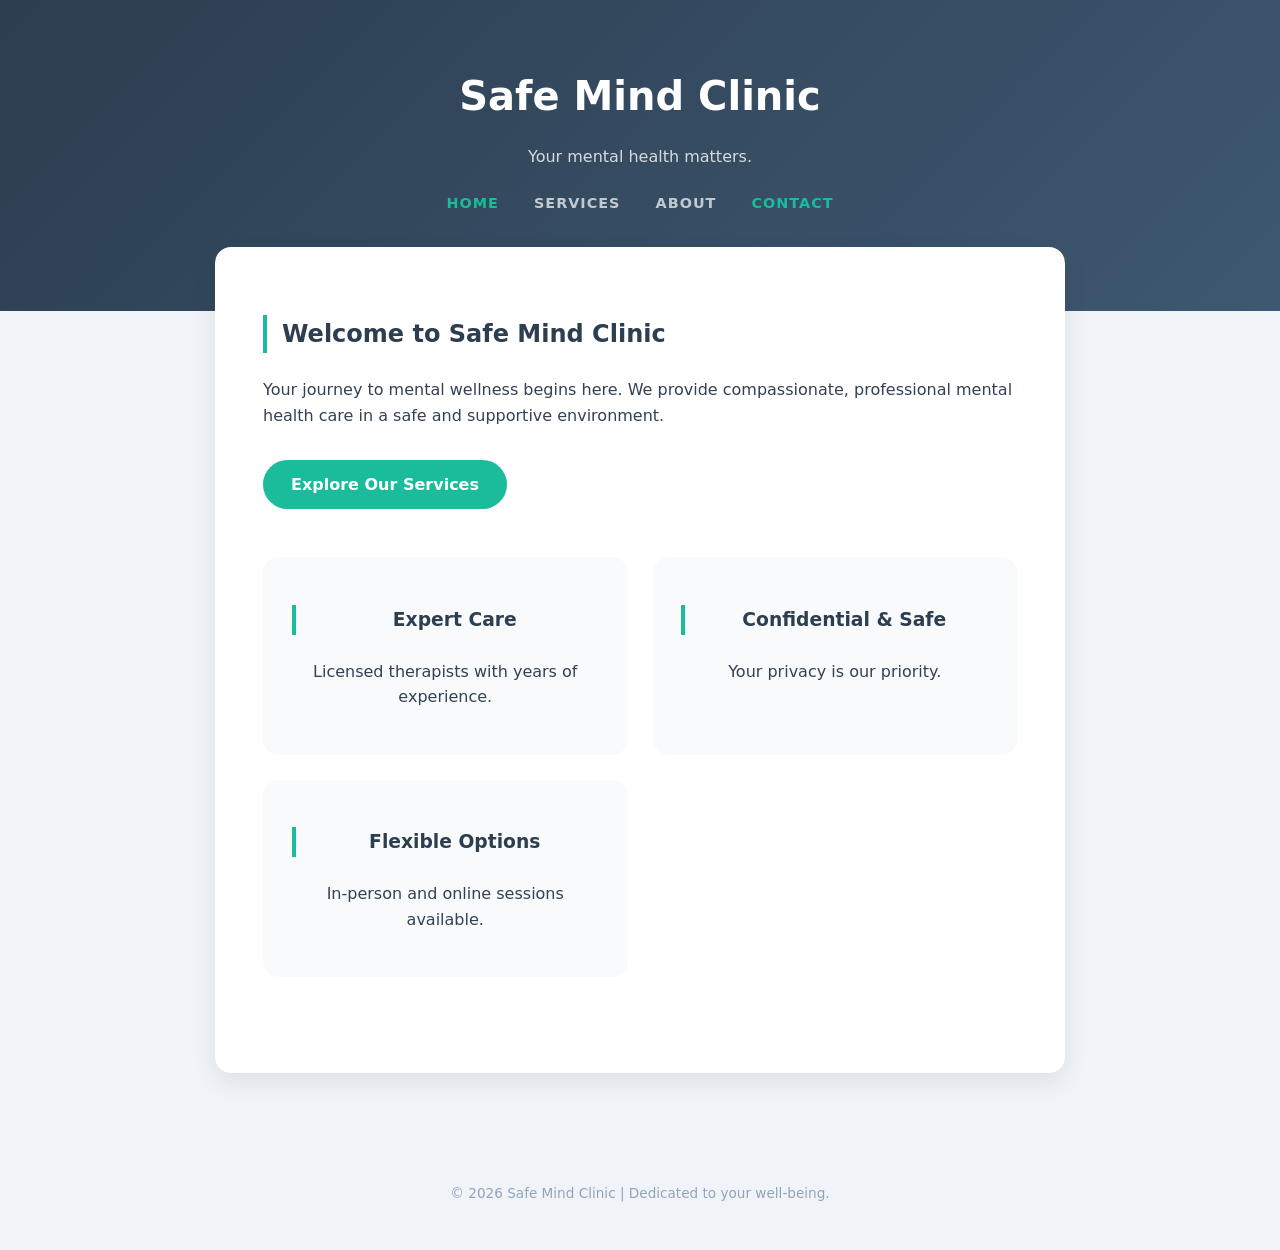
==== index.html @ a8837687 "initial commit" ====
<!DOCTYPE html>
<html lang="en">
<head>
    <meta charset="UTF-8">
    <meta name="viewport" content="width=device-width, initial-scale=1.0">
    <title>Safe Mind Clinic - Home</title>
    <link rel="stylesheet" href="style.css">
</head>
<body>

    <header>
        <div class="header-content">
            <h1>Safe Mind Clinic</h1>
            <p class="tagline">Your mental health matters.</p>
            <nav>
                <a href="index.html" class="active">Home</a>
                <a href="services.html">Services</a>
                <a href="about.html">About</a>
                <a href="contact.html" class="active">Contact</a>
            </nav>
        </div>
    </header>

    <main>
         <section class="hero">
        <h2>Welcome to Safe Mind Clinic</h2>
        <p>Your journey to mental wellness begins here. We provide compassionate, professional mental health care in a safe and supportive environment.</p>
        <a href="services.html" class="cta-btn">Explore Our Services</a>
    </section>

    <section class="features">
        <div class="feature">
            <h3>Expert Care</h3>
            <p>Licensed therapists with years of experience.</p>
        </div>
        <div class="feature">
            <h3>Confidential & Safe</h3>
            <p>Your privacy is our priority.</p>
        </div>
        <div class="feature">
            <h3>Flexible Options</h3>
            <p>In-person and online sessions available.</p>
        </div>
    </section>
    </main>

    <footer>
        <p>&copy; 2026 Safe Mind Clinic | Dedicated to your well-being.</p>
    </footer>

</body>
</html>
---- style.css ----
/* --- 1. Variables & Global Styles --- */
:root {
    --primary: #2c3e50;       /* Trusting Dark Blue */
    --accent: #1abc9c;        /* Healing Mint Green */
    --accent-hover: #16a085;
    --bg-body: #f0f4f8;
    --text-dark: #334155;
    --text-light: #94a3b8;
    --white: #ffffff;
    --shadow: 0 10px 25px rgba(0, 0, 0, 0.08);
}

* {
    box-sizing: border-box;
    transition: all 0.3s ease; /* Makes every change smooth */
}

body {
    font-family: 'Segoe UI', system-ui, -apple-system, sans-serif;
    background-color: var(--bg-body);
    color: var(--text-dark);
    line-height: 1.6;
    margin: 0;
}

/* --- 2. Header & Nav --- */
header {
    background: linear-gradient(135deg, var(--primary) 0%, #3e5871 100%);
    color: var(--white);
    padding: 4rem 1rem 6rem 1rem; /* Extra padding at bottom for overlap */
    text-align: center;
}

header h1 {
    margin: 0;
    font-size: 2.5rem;
    font-weight: 700;
}

.tagline {
    opacity: 0.8;
    margin-bottom: 20px;
}

nav a {
    color: rgba(255,255,255,0.7);
    text-decoration: none;
    margin: 0 15px;
    font-weight: 600;
    font-size: 0.9rem;
    text-transform: uppercase;
    letter-spacing: 1px;
}

nav a:hover, nav a.active {
    color: var(--accent);
}

/* --- 3. Layout Card --- */
main {
    max-width: 850px;
    margin: -4rem auto 4rem auto; /* Creates the "overlap" effect */
    background: var(--white);
    border-radius: 16px;
    padding: 3rem;
    box-shadow: var(--shadow);
}

section {
    margin-bottom: 3rem;
}

h2, h3 {
    color: var(--primary);
    border-left: 4px solid var(--accent);
    padding-left: 15px;
    margin-bottom: 1.5rem;
}

/* --- 4. Contact Info Grid --- */
.contact-grid {
    display: grid;
    grid-template-columns: repeat(auto-fit, minmax(180px, 1fr));
    gap: 15px;
    margin-top: 2rem;
}

.info-card {
    background: #f8fafc;
    border: 1px solid #e2e8f0;
    padding: 1.5rem;
    border-radius: 12px;
    text-align: center;
}

.info-card strong {
    display: block;
    color: var(--accent);
    text-transform: uppercase;
    font-size: 0.75rem;
    margin-bottom: 5px;
}

.info-card:hover {
    transform: translateY(-5px);
    border-color: var(--accent);
}

/* --- 5. Form Styling --- */
.form-group {
    margin-bottom: 1.5rem;
}

label {
    display: block;
    font-weight: 600;
    margin-bottom: 8px;
    font-size: 0.9rem;
}

input, select, textarea {
    width: 100%;
    padding: 12px 16px;
    border: 2px solid #e2e8f0;
    border-radius: 8px;
    font-size: 1rem;
    background: #fcfcfc;
}

input:focus, textarea:focus {
    outline: none;
    border-color: var(--accent);
    box-shadow: 0 0 0 4px rgba(26, 188, 156, 0.1);
}

.submit-btn {
    background: var(--accent);
    color: white;
    border: none;
    padding: 1rem 2.5rem;
    border-radius: 50px;
    font-weight: 700;
    cursor: pointer;
    font-size: 1rem;
    box-shadow: 0 4px 12px rgba(26, 188, 156, 0.3);
}

.submit-btn:hover {
    background: var(--accent-hover);
    transform: scale(1.05);
}

/* --- 6. Footer --- */
footer {
    text-align: center;
    padding: 2rem;
    color: var(--text-light);
    font-size: 0.85rem;
}

/* Hide the old HR lines */
hr { display: none; }
.cta-btn {
    display: inline-block;
    background: var(--accent);
    color: white;
    padding: 12px 28px;
    border-radius: 50px;
    text-decoration: none;
    font-weight: bold;
    margin-top: 15px;
}

.features {
    display: grid;
    grid-template-columns: repeat(auto-fit, minmax(250px, 1fr));
    gap: 25px;
    margin-top: 40px;
}

.feature {
    background: #f8fafc;
    padding: 1.8rem;
    border-radius: 16px;
    text-align: center;
}
.services-grid {
    display: grid;
    grid-template-columns: repeat(auto-fit, minmax(280px, 1fr));
    gap: 25px;
}

.service-card {
    background: #f8fafc;
    padding: 1.8rem;
    border-radius: 16px;
    transition: transform 0.2s;
}

.service-card:hover {
    transform: translateY(-5px);
}
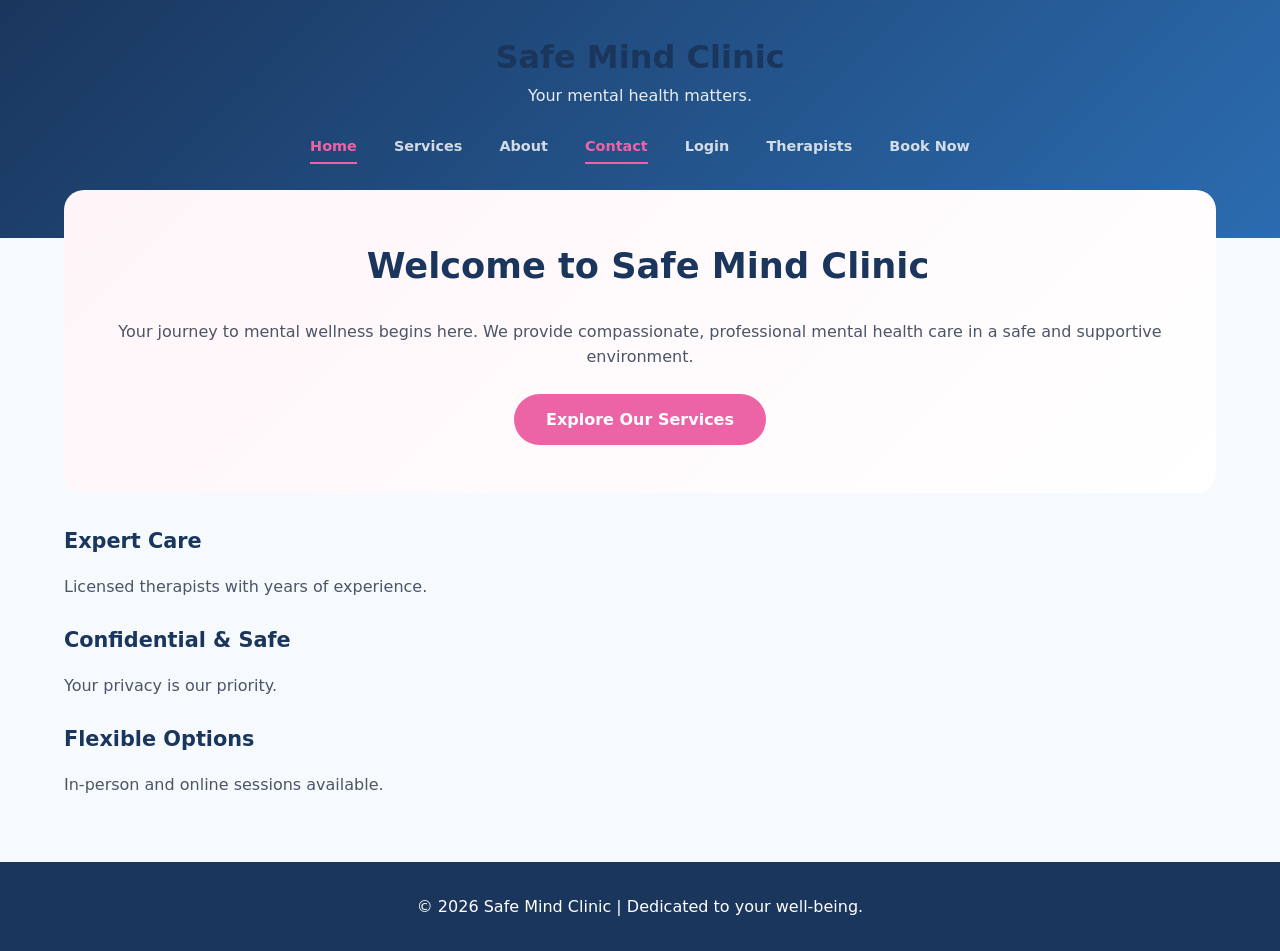
==== commit ab308211: "added features" ====
--- a/index.html
+++ b/index.html
@@ -17,6 +17,9 @@
                 <a href="services.html">Services</a>
                 <a href="about.html">About</a>
                 <a href="contact.html" class="active">Contact</a>
+                <a href="login.html">Login</a>
+                <a href="therapists.html">Therapists</a>
+                <a href="appointment.html">Book Now</a>
             </nav>
         </div>
     </header>
@@ -47,6 +50,8 @@
     <footer>
         <p>&copy; 2026 Safe Mind Clinic | Dedicated to your well-being.</p>
     </footer>
-
+<!-- test -->
+ <!-- it -->
 </body>
+<script src="script.js"></script>
 </html>
--- a/style.css
+++ b/style.css
@@ -1,112 +1,225 @@
-/* --- 1. Variables & Global Styles --- */
+/* ===== SAFEMIND CLINIC - COMPLETE STYLESHEET ===== */
+/* Brand Colors: Blue (Trust) + Pink (Compassion) */
+
 :root {
-    --primary: #2c3e50;       /* Trusting Dark Blue */
-    --accent: #1abc9c;        /* Healing Mint Green */
-    --accent-hover: #16a085;
-    --bg-body: #f0f4f8;
-    --text-dark: #334155;
-    --text-light: #94a3b8;
+    --blue-dark: #1a365d;      /* Trust, Professional */
+    --blue-light: #2b6cb0;     /* Calm, Stability */
+    --pink-primary: #ed64a6;    /* Compassion, Care */
+    --pink-light: #fff5f8;      /* Warm, Welcoming */
+    --gray-bg: #f7fafc;
+    --gray-text: #4a5568;
     --white: #ffffff;
     --shadow: 0 10px 25px rgba(0, 0, 0, 0.08);
+    --shadow-hover: 0 20px 30px rgba(0, 0, 0, 0.12);
 }
 
 * {
+    margin: 0;
+    padding: 0;
     box-sizing: border-box;
-    transition: all 0.3s ease; /* Makes every change smooth */
 }
 
 body {
     font-family: 'Segoe UI', system-ui, -apple-system, sans-serif;
-    background-color: var(--bg-body);
-    color: var(--text-dark);
+    background-color: var(--gray-bg);
+    color: var(--gray-text);
     line-height: 1.6;
-    margin: 0;
-}
-
-/* --- 2. Header & Nav --- */
+}
+
+/* ===== HEADER & NAVIGATION ===== */
 header {
-    background: linear-gradient(135deg, var(--primary) 0%, #3e5871 100%);
+    background: linear-gradient(135deg, var(--blue-dark) 0%, var(--blue-light) 100%);
     color: var(--white);
-    padding: 4rem 1rem 6rem 1rem; /* Extra padding at bottom for overlap */
+    padding: 2rem 1rem 5rem 1rem;
     text-align: center;
 }
 
-header h1 {
-    margin: 0;
-    font-size: 2.5rem;
+.logo {
+    font-size: 2rem;
     font-weight: 700;
+    margin-bottom: 0.5rem;
+}
+
+.logo span {
+    color: var(--pink-primary);
 }
 
 .tagline {
-    opacity: 0.8;
-    margin-bottom: 20px;
+    opacity: 0.9;
+    font-size: 1rem;
+    margin-bottom: 1.5rem;
+}
+
+nav {
+    margin-top: 1rem;
 }
 
 nav a {
-    color: rgba(255,255,255,0.7);
+    color: rgba(255, 255, 255, 0.8);
     text-decoration: none;
-    margin: 0 15px;
+    margin: 0 1rem;
     font-weight: 600;
     font-size: 0.9rem;
-    text-transform: uppercase;
-    letter-spacing: 1px;
+    padding: 0.5rem 0;
+    transition: all 0.3s;
 }
 
 nav a:hover, nav a.active {
-    color: var(--accent);
-}
-
-/* --- 3. Layout Card --- */
+    color: var(--pink-primary);
+    border-bottom: 2px solid var(--pink-primary);
+}
+
+/* ===== MAIN CONTENT CARDS ===== */
 main {
-    max-width: 850px;
-    margin: -4rem auto 4rem auto; /* Creates the "overlap" effect */
+    max-width: 1200px;
+    margin: -3rem auto 4rem auto;
+    padding: 0 1.5rem;
+}
+
+.card {
+    background: var(--white);
+    border-radius: 20px;
+    padding: 2.5rem;
+    box-shadow: var(--shadow);
+    margin-bottom: 2rem;
+}
+
+/* ===== TYPOGRAPHY ===== */
+h1, h2, h3 {
+    color: var(--blue-dark);
+}
+
+h2 {
+    font-size: 1.8rem;
+    margin-bottom: 1.5rem;
+    border-left: 5px solid var(--pink-primary);
+    padding-left: 1rem;
+}
+
+h3 {
+    font-size: 1.3rem;
+    margin: 1.5rem 0 1rem 0;
+}
+
+/* ===== HERO SECTION ===== */
+.hero {
+    text-align: center;
+    padding: 3rem 2rem;
+    background: linear-gradient(135deg, var(--pink-light) 0%, var(--white) 100%);
+    border-radius: 20px;
+    margin-bottom: 2rem;
+}
+
+.hero h2 {
+    border-left: none;
+    font-size: 2.2rem;
+    color: var(--blue-dark);
+}
+
+.cta-btn {
+    display: inline-block;
+    background: var(--pink-primary);
+    color: var(--white);
+    padding: 0.8rem 2rem;
+    border-radius: 50px;
+    text-decoration: none;
+    font-weight: bold;
+    margin-top: 1.5rem;
+    transition: all 0.3s;
+}
+
+.cta-btn:hover {
+    background: var(--blue-dark);
+    transform: translateY(-3px);
+    box-shadow: var(--shadow-hover);
+}
+
+/* ===== FEATURES GRID ===== */
+.features-grid {
+    display: grid;
+    grid-template-columns: repeat(auto-fit, minmax(280px, 1fr));
+    gap: 1.5rem;
+    margin: 2rem 0;
+}
+
+.feature-card {
+    background: var(--white);
+    padding: 1.8rem;
+    border-radius: 16px;
+    text-align: center;
+    box-shadow: var(--shadow);
+    transition: transform 0.3s;
+}
+
+.feature-card:hover {
+    transform: translateY(-5px);
+    box-shadow: var(--shadow-hover);
+}
+
+.feature-icon {
+    font-size: 2.5rem;
+    margin-bottom: 1rem;
+}
+
+/* ===== SERVICES GRID ===== */
+.services-grid {
+    display: grid;
+    grid-template-columns: repeat(auto-fit, minmax(300px, 1fr));
+    gap: 1.5rem;
+}
+
+.service-card {
+    background: var(--white);
+    padding: 1.8rem;
+    border-radius: 16px;
+    box-shadow: var(--shadow);
+    border-top: 4px solid var(--pink-primary);
+}
+
+.service-card h3 {
+    color: var(--blue-dark);
+    margin-top: 0;
+}
+
+/* ===== THERAPISTS GRID ===== */
+.therapists-grid {
+    display: grid;
+    grid-template-columns: repeat(auto-fit, minmax(250px, 1fr));
+    gap: 2rem;
+    margin-top: 2rem;
+}
+
+.therapist-card {
     background: var(--white);
     border-radius: 16px;
-    padding: 3rem;
+    overflow: hidden;
+    text-align: center;
     box-shadow: var(--shadow);
-}
-
-section {
-    margin-bottom: 3rem;
-}
-
-h2, h3 {
-    color: var(--primary);
-    border-left: 4px solid var(--accent);
-    padding-left: 15px;
-    margin-bottom: 1.5rem;
-}
-
-/* --- 4. Contact Info Grid --- */
-.contact-grid {
-    display: grid;
-    grid-template-columns: repeat(auto-fit, minmax(180px, 1fr));
-    gap: 15px;
-    margin-top: 2rem;
-}
-
-.info-card {
-    background: #f8fafc;
-    border: 1px solid #e2e8f0;
-    padding: 1.5rem;
-    border-radius: 12px;
-    text-align: center;
-}
-
-.info-card strong {
-    display: block;
-    color: var(--accent);
-    text-transform: uppercase;
-    font-size: 0.75rem;
-    margin-bottom: 5px;
-}
-
-.info-card:hover {
+    transition: transform 0.3s;
+}
+
+.therapist-card:hover {
     transform: translateY(-5px);
-    border-color: var(--accent);
-}
-
-/* --- 5. Form Styling --- */
+}
+
+.therapist-img {
+    width: 100%;
+    height: 250px;
+    object-fit: cover;
+    background: var(--blue-light);
+}
+
+.therapist-card h3 {
+    margin: 1rem 0 0.5rem;
+}
+
+.therapist-specialty {
+    color: var(--pink-primary);
+    font-weight: 600;
+    margin-bottom: 0.5rem;
+}
+
+/* ===== FORM STYLES ===== */
 .form-group {
     margin-bottom: 1.5rem;
 }
@@ -114,89 +227,207 @@
 label {
     display: block;
     font-weight: 600;
-    margin-bottom: 8px;
-    font-size: 0.9rem;
+    margin-bottom: 0.5rem;
+    color: var(--blue-dark);
 }
 
 input, select, textarea {
     width: 100%;
-    padding: 12px 16px;
+    padding: 0.8rem 1rem;
     border: 2px solid #e2e8f0;
-    border-radius: 8px;
+    border-radius: 10px;
     font-size: 1rem;
-    background: #fcfcfc;
-}
-
-input:focus, textarea:focus {
+    transition: all 0.3s;
+}
+
+input:focus, select:focus, textarea:focus {
     outline: none;
-    border-color: var(--accent);
-    box-shadow: 0 0 0 4px rgba(26, 188, 156, 0.1);
+    border-color: var(--pink-primary);
+    box-shadow: 0 0 0 3px rgba(237, 100, 166, 0.2);
 }
 
 .submit-btn {
-    background: var(--accent);
-    color: white;
+    background: var(--pink-primary);
+    color: var(--white);
     border: none;
-    padding: 1rem 2.5rem;
+    padding: 0.8rem 2rem;
     border-radius: 50px;
-    font-weight: 700;
+    font-weight: bold;
+    font-size: 1rem;
     cursor: pointer;
-    font-size: 1rem;
-    box-shadow: 0 4px 12px rgba(26, 188, 156, 0.3);
+    transition: all 0.3s;
 }
 
 .submit-btn:hover {
-    background: var(--accent-hover);
-    transform: scale(1.05);
-}
-
-/* --- 6. Footer --- */
+    background: var(--blue-dark);
+    transform: scale(1.02);
+}
+
+/* ===== APPOINTMENT FORM ===== */
+.appointment-form {
+    background: var(--pink-light);
+    padding: 2rem;
+    border-radius: 20px;
+}
+
+.time-slots {
+    display: flex;
+    flex-wrap: wrap;
+    gap: 0.8rem;
+    margin-top: 0.5rem;
+}
+
+.time-slot {
+    background: var(--white);
+    padding: 0.5rem 1rem;
+    border-radius: 25px;
+    border: 1px solid #e2e8f0;
+    cursor: pointer;
+    transition: all 0.3s;
+}
+
+.time-slot:hover, .time-slot.selected {
+    background: var(--pink-primary);
+    color: var(--white);
+    border-color: var(--pink-primary);
+}
+
+/* ===== SOCIAL LINKS ===== */
+.social-links {
+    display: flex;
+    justify-content: center;
+    gap: 1.5rem;
+    margin: 1rem 0;
+}
+
+.social-links a {
+    color: var(--blue-light);
+    text-decoration: none;
+    font-size: 1.2rem;
+    transition: color 0.3s;
+}
+
+.social-links a:hover {
+    color: var(--pink-primary);
+}
+
+/* ===== MESSAGE ALERTS ===== */
+.message {
+    position: fixed;
+    top: 20px;
+    right: 20px;
+    padding: 15px 20px;
+    border-radius: 10px;
+    z-index: 1000;
+    max-width: 350px;
+    font-weight: 500;
+}
+
+.message.success {
+    background: #c6f6d5;
+    color: #22543d;
+    border-left: 4px solid #38a169;
+}
+
+.message.error {
+    background: #fed7d7;
+    color: #742a2a;
+    border-left: 4px solid #e53e3e;
+}
+
+/* ===== FOOTER ===== */
 footer {
+    background: var(--blue-dark);
+    color: var(--white);
     text-align: center;
     padding: 2rem;
-    color: var(--text-light);
-    font-size: 0.85rem;
-}
-
-/* Hide the old HR lines */
-hr { display: none; }
-.cta-btn {
-    display: inline-block;
-    background: var(--accent);
-    color: white;
-    padding: 12px 28px;
-    border-radius: 50px;
+    margin-top: 2rem;
+}
+
+footer a {
+    color: var(--pink-primary);
     text-decoration: none;
-    font-weight: bold;
-    margin-top: 15px;
-}
-
-.features {
-    display: grid;
-    grid-template-columns: repeat(auto-fit, minmax(250px, 1fr));
-    gap: 25px;
-    margin-top: 40px;
-}
-
-.feature {
-    background: #f8fafc;
-    padding: 1.8rem;
-    border-radius: 16px;
-    text-align: center;
-}
-.services-grid {
-    display: grid;
-    grid-template-columns: repeat(auto-fit, minmax(280px, 1fr));
-    gap: 25px;
-}
-
-.service-card {
-    background: #f8fafc;
-    padding: 1.8rem;
-    border-radius: 16px;
-    transition: transform 0.2s;
-}
-
-.service-card:hover {
-    transform: translateY(-5px);
+}
+
+/* ===== RESPONSIVE DESIGN ===== */
+@media (max-width: 768px) {
+    main {
+        padding: 0 1rem;
+    }
+    
+    .card {
+        padding: 1.5rem;
+    }
+    
+    nav a {
+        margin: 0 0.5rem;
+        font-size: 0.8rem;
+    }
+    
+    h2 {
+        font-size: 1.5rem;
+    }
+    
+    .hero h2 {
+        font-size: 1.6rem;
+    }
+    
+    .hero {
+        padding: 2rem 1rem;
+    }
+}
+
+@media (max-width: 480px) {
+    nav {
+        display: flex;
+        flex-wrap: wrap;
+        justify-content: center;
+        gap: 0.5rem;
+    }
+    
+    nav a {
+        margin: 0;
+        padding: 0.3rem 0.8rem;
+        font-size: 0.75rem;
+    }
+    
+    .features-grid, .services-grid, .therapists-grid {
+        grid-template-columns: 1fr;
+    }
+    
+    .card {
+        padding: 1.2rem;
+    }
+    
+    .logo {
+        font-size: 1.5rem;
+    }
+    
+    .social-links {
+        flex-wrap: wrap;
+        gap: 1rem;
+    }
+}
+
+/* ===== TABLE STYLES FOR DASHBOARD ===== */
+table {
+    width: 100%;
+    border-collapse: collapse;
+    margin: 1rem 0;
+}
+
+th, td {
+    padding: 12px;
+    text-align: left;
+    border-bottom: 1px solid #e2e8f0;
+}
+
+th {
+    background: var(--pink-light);
+    color: var(--blue-dark);
+    font-weight: 600;
+}
+
+tr:hover {
+    background: var(--pink-light);
 }
